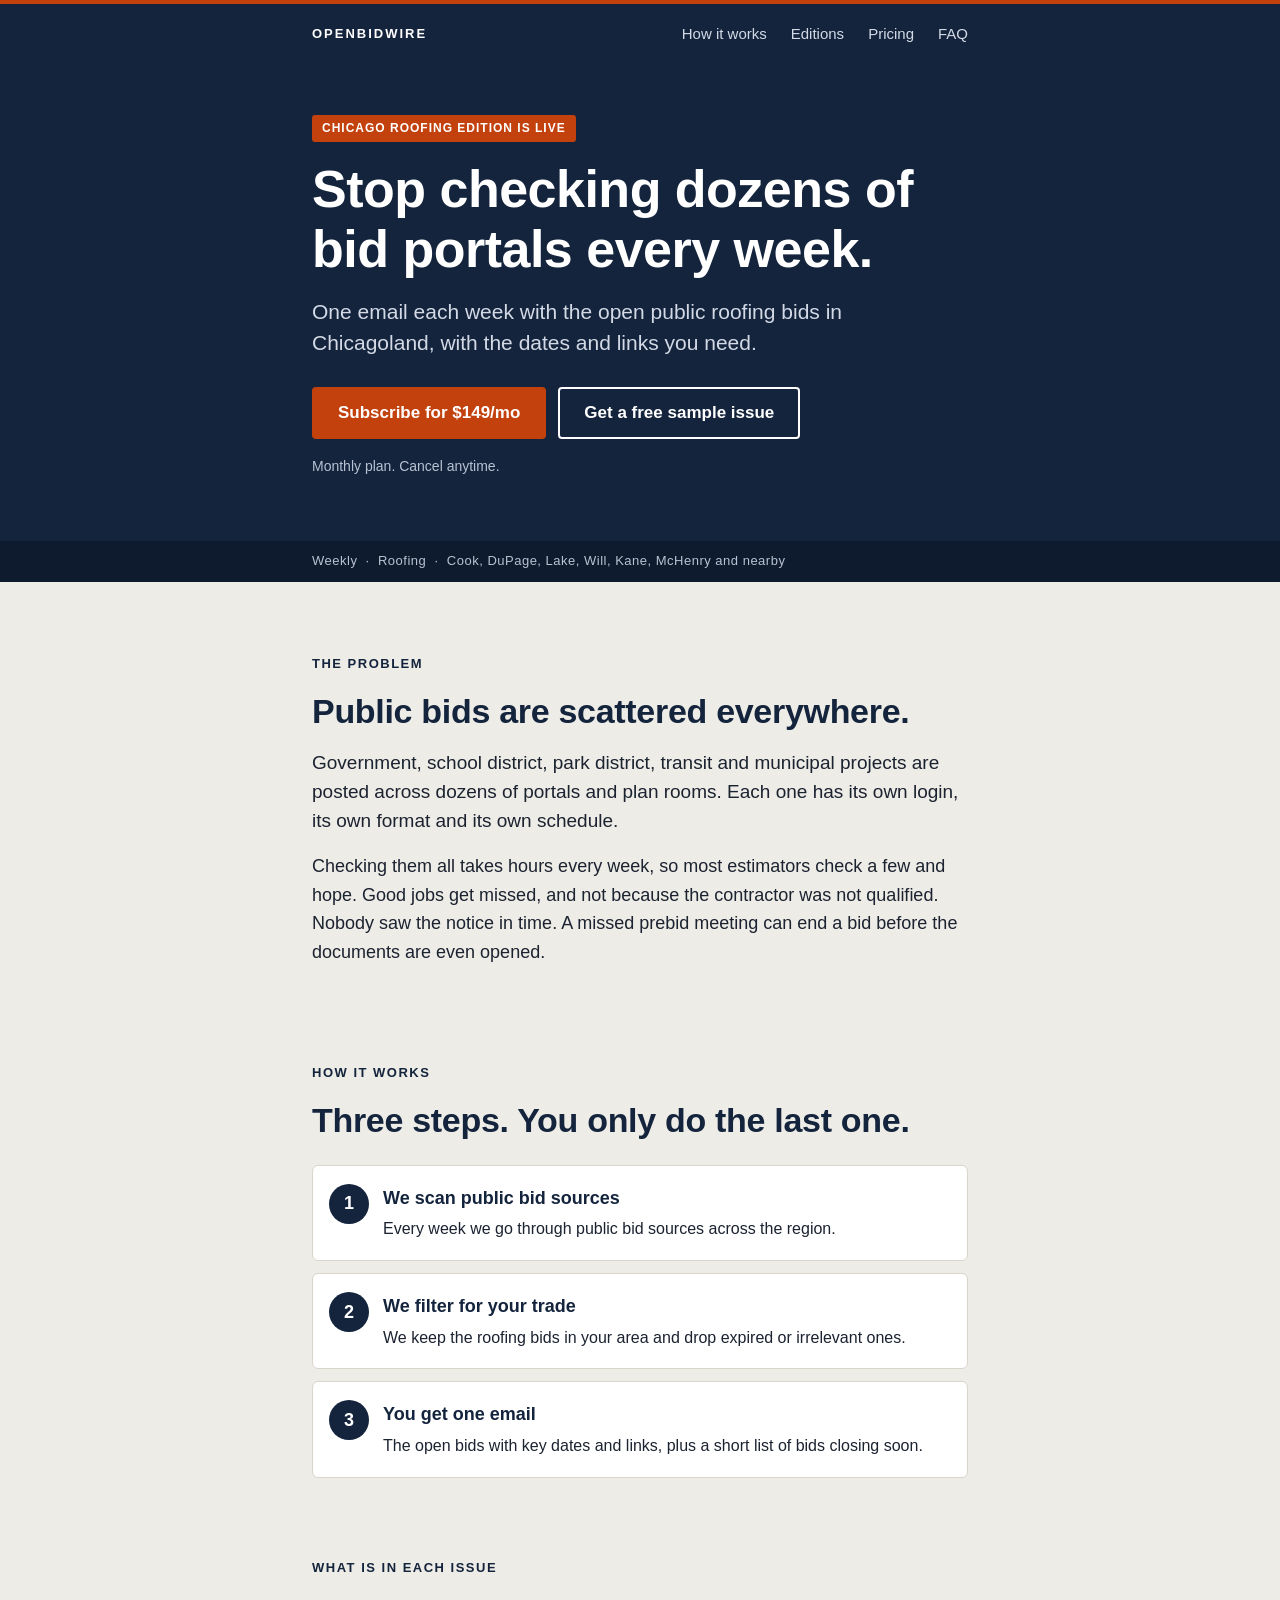
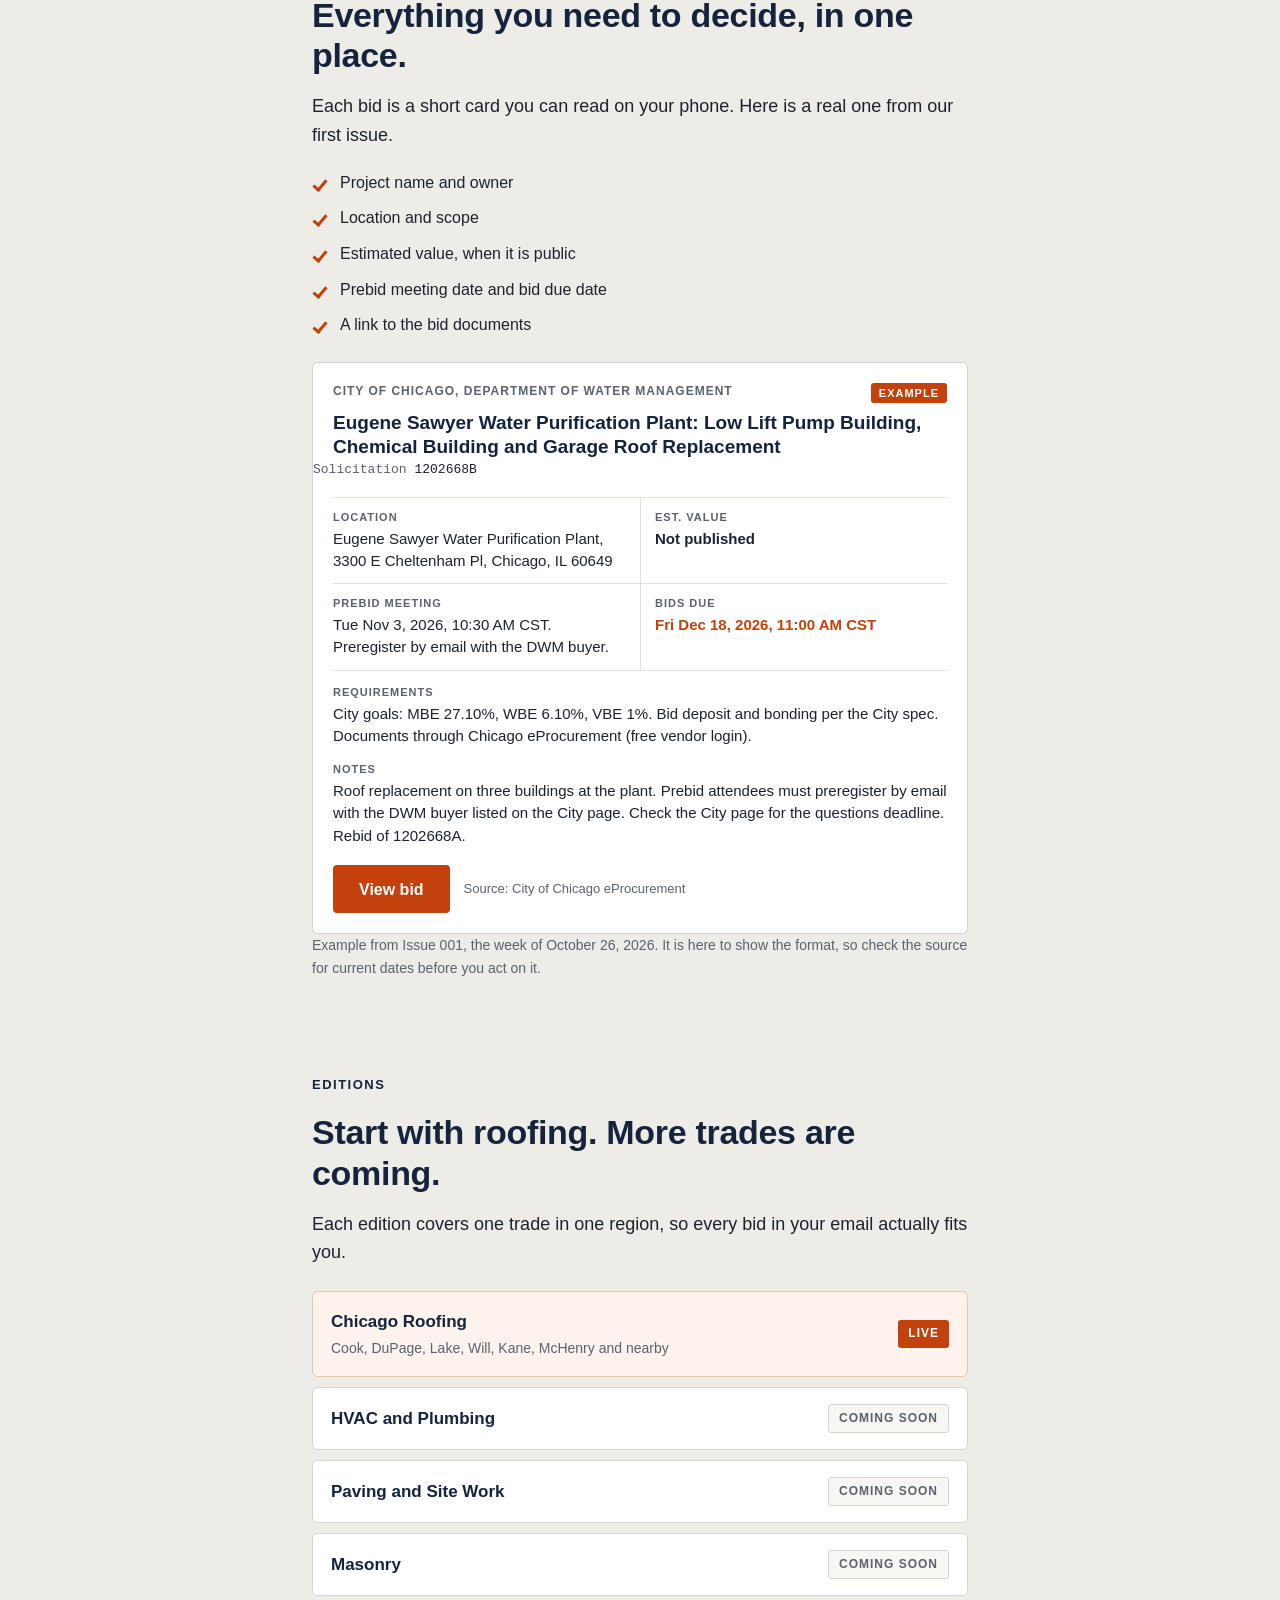
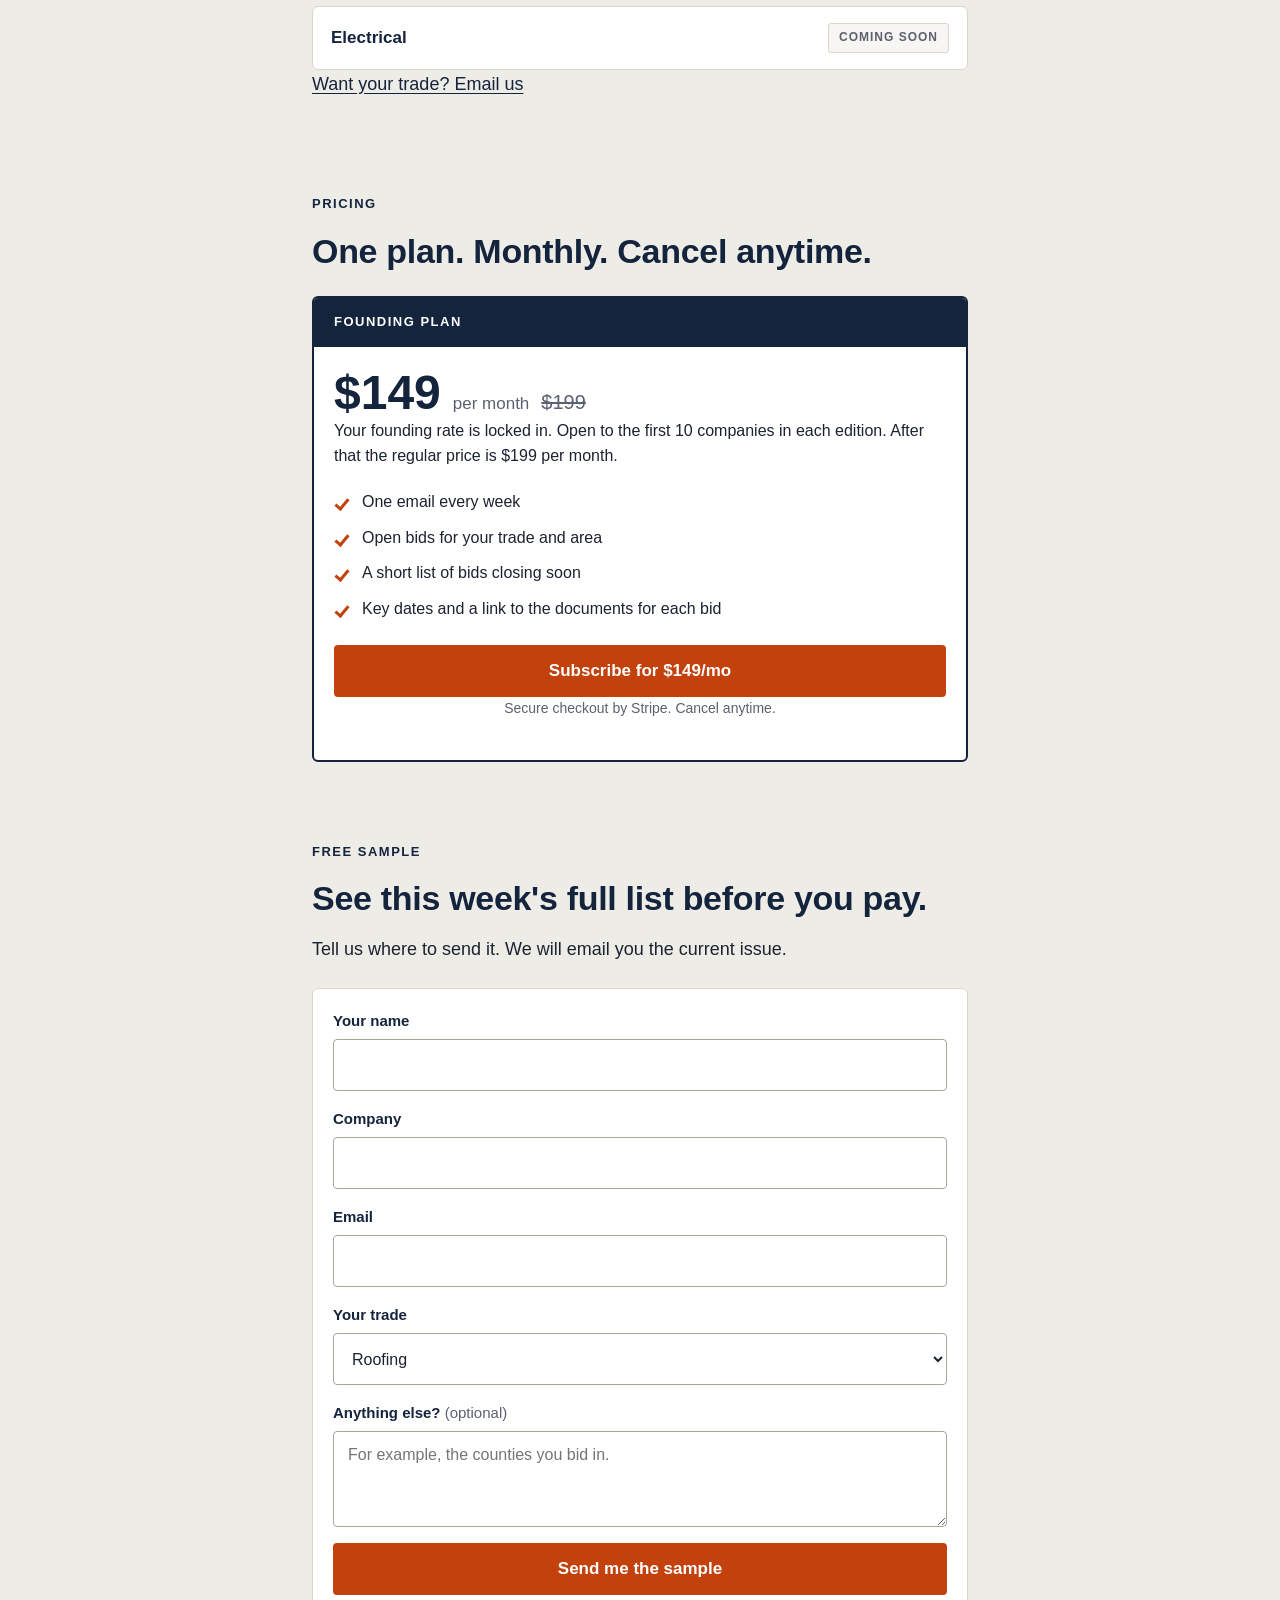
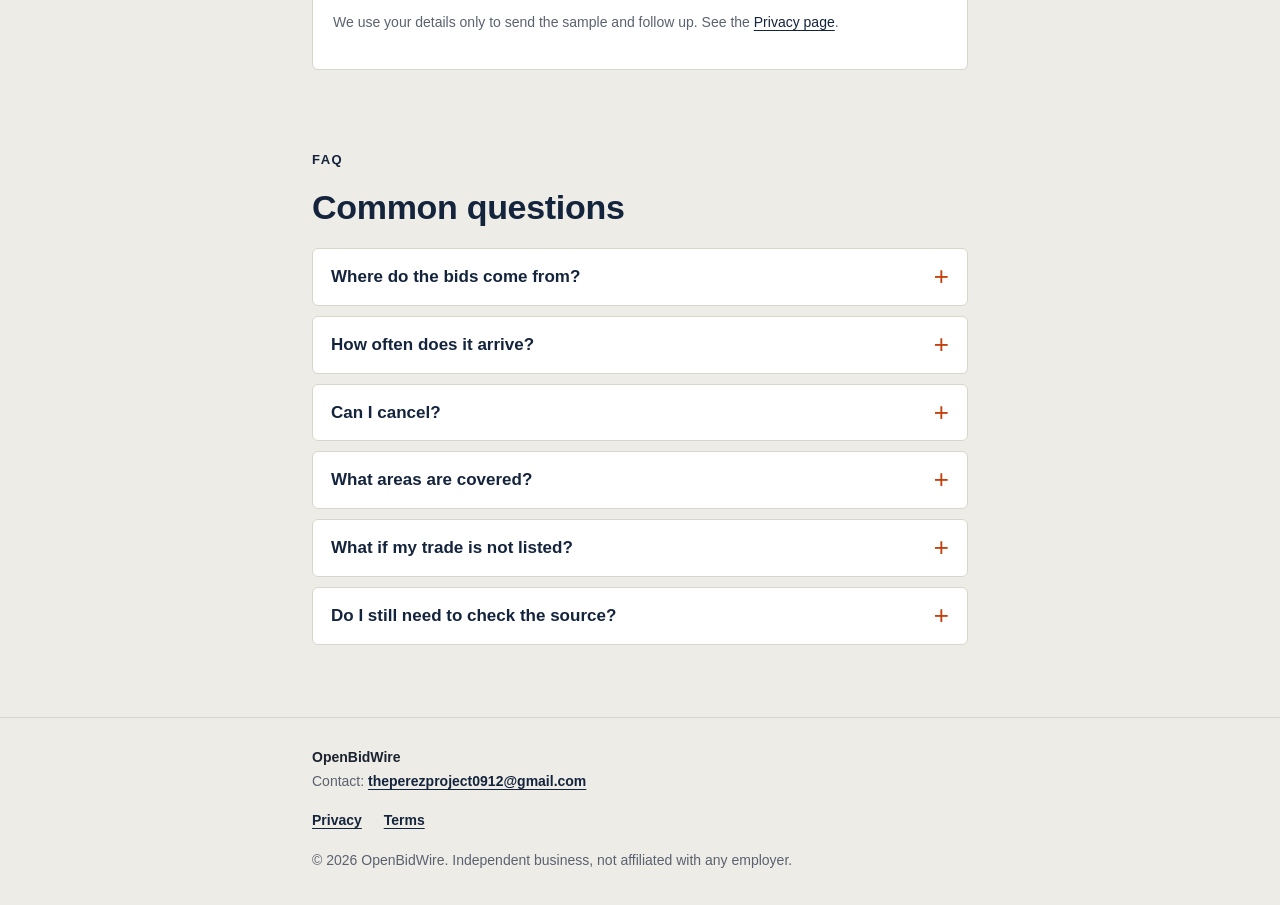
==== index.html @ 1dc17966 "Add OpenBidWire marketing site Static, mobile first site for GitHub Pages: single page with hero, pr" ====
<!DOCTYPE html>
<html lang="en">
<head>
<meta charset="utf-8">
<meta name="viewport" content="width=device-width, initial-scale=1">
<title>OpenBidWire | Weekly public roofing bids in Chicagoland</title>
<meta name="description" content="One email every week with the open public roofing bids in Chicagoland. Project, owner, location, scope, key dates and a link to the bid documents.">
<meta name="theme-color" content="#14243D">
<link rel="canonical" href="https://edperez0.github.io/OpenBidWire/">

<meta property="og:type" content="website">
<meta property="og:site_name" content="OpenBidWire">
<meta property="og:title" content="OpenBidWire | Stop checking dozens of bid portals every week">
<meta property="og:description" content="One email every week with the open public roofing bids in Chicagoland, with the dates and links you need.">
<meta property="og:url" content="https://edperez0.github.io/OpenBidWire/">
<meta property="og:image" content="https://edperez0.github.io/OpenBidWire/og.png">
<meta property="og:image:width" content="1200">
<meta property="og:image:height" content="630">
<meta property="og:image:alt" content="OpenBidWire. Weekly public roofing bids in Chicagoland.">
<meta name="twitter:card" content="summary_large_image">
<meta name="twitter:title" content="OpenBidWire | Stop checking dozens of bid portals every week">
<meta name="twitter:description" content="One email every week with the open public roofing bids in Chicagoland, with the dates and links you need.">
<meta name="twitter:image" content="https://edperez0.github.io/OpenBidWire/og.png">

<link rel="icon" href="favicon.svg" type="image/svg+xml">
<link rel="apple-touch-icon" href="apple-touch-icon.png">
<link rel="stylesheet" href="styles.css">
</head>
<body>
<a class="skip-link" href="#main">Skip to content</a>

<header class="site-header">
  <div class="wrap">
    <a class="brand" href="#top" aria-label="OpenBidWire home">OpenBidWire</a>
    <nav class="site-nav" aria-label="Main">
      <a href="#how">How it works</a>
      <a href="#editions">Editions</a>
      <a href="#pricing">Pricing</a>
      <a href="#faq">FAQ</a>
    </nav>
    <a class="header-link" href="#sample">Free sample</a>
  </div>
</header>

<main id="main">
  <section class="hero" id="top">
    <div class="wrap">
      <p class="eyebrow">Chicago Roofing edition is live</p>
      <h1>Stop checking dozens of bid portals every week.</h1>
      <p class="subhead">One email each week with the open public roofing bids in Chicagoland, with the dates and links you need.</p>
      <div class="btn-row">
        <a class="btn" href="https://buy.stripe.com/14AdRa1mv3Zy5Ey1Ix3VC01" rel="noopener">Subscribe for $149/mo</a>
        <a class="btn btn-secondary" href="#sample">Get a free sample issue</a>
      </div>
      <p class="hero-note">Monthly plan. Cancel anytime.</p>
    </div>
  </section>
  <div class="hero-strip">
    <div class="wrap">Weekly &nbsp;&middot;&nbsp; Roofing &nbsp;&middot;&nbsp; Cook, DuPage, Lake, Will, Kane, McHenry and nearby</div>
  </div>

  <section class="section" id="problem">
    <div class="wrap">
      <p class="kicker">The problem</p>
      <h2>Public bids are scattered everywhere.</h2>
      <p class="lead">Government, school district, park district, transit and municipal projects are posted across dozens of portals and plan rooms. Each one has its own login, its own format and its own schedule.</p>
      <p>Checking them all takes hours every week, so most estimators check a few and hope. Good jobs get missed, and not because the contractor was not qualified. Nobody saw the notice in time. A missed prebid meeting can end a bid before the documents are even opened.</p>
    </div>
  </section>

  <section class="section" id="how">
    <div class="wrap">
      <p class="kicker">How it works</p>
      <h2>Three steps. You only do the last one.</h2>
      <ol class="steps">
        <li>
          <span class="step-num" aria-hidden="true">1</span>
          <div>
            <h3>We scan public bid sources</h3>
            <p>Every week we go through public bid sources across the region.</p>
          </div>
        </li>
        <li>
          <span class="step-num" aria-hidden="true">2</span>
          <div>
            <h3>We filter for your trade</h3>
            <p>We keep the roofing bids in your area and drop expired or irrelevant ones.</p>
          </div>
        </li>
        <li>
          <span class="step-num" aria-hidden="true">3</span>
          <div>
            <h3>You get one email</h3>
            <p>The open bids with key dates and links, plus a short list of bids closing soon.</p>
          </div>
        </li>
      </ol>
    </div>
  </section>

  <section class="section" id="issue">
    <div class="wrap">
      <p class="kicker">What is in each issue</p>
      <h2>Everything you need to decide, in one place.</h2>
      <p>Each bid is a short card you can read on your phone. Here is a real one from our first issue.</p>
      <ul class="checks">
        <li>Project name and owner</li>
        <li>Location and scope</li>
        <li>Estimated value, when it is public</li>
        <li>Prebid meeting date and bid due date</li>
        <li>A link to the bid documents</li>
      </ul>

      <article class="bid" aria-label="Example bid card">
        <div class="bid-top">
          <div class="bid-agency">City of Chicago, Department of Water Management</div>
          <span class="badge">Example</span>
        </div>
        <h3>Eugene Sawyer Water Purification Plant: Low Lift Pump Building, Chemical Building and Garage Roof Replacement</h3>
        <p class="bid-id">Solicitation <span>1202668B</span></p>
        <div class="bid-grid">
          <div class="bid-cell">
            <div class="label">Location</div>
            <div class="value">Eugene Sawyer Water Purification Plant, 3300 E Cheltenham Pl, Chicago, IL 60649</div>
          </div>
          <div class="bid-cell">
            <div class="label">Est. value</div>
            <div class="value strong">Not published</div>
          </div>
          <div class="bid-cell">
            <div class="label">Prebid meeting</div>
            <div class="value">Tue Nov 3, 2026, 10:30 AM CST. Preregister by email with the DWM buyer.</div>
          </div>
          <div class="bid-cell">
            <div class="label">Bids due</div>
            <div class="value due">Fri Dec 18, 2026, 11:00 AM CST</div>
          </div>
        </div>
        <div class="bid-block">
          <div class="label">Requirements</div>
          <div class="value">City goals: MBE 27.10%, WBE 6.10%, VBE 1%. Bid deposit and bonding per the City spec. Documents through Chicago eProcurement (free vendor login).</div>
        </div>
        <div class="bid-block">
          <div class="label">Notes</div>
          <div class="value">Roof replacement on three buildings at the plant. Prebid attendees must preregister by email with the DWM buyer listed on the City page. Check the City page for the questions deadline. Rebid of 1202668A.</div>
        </div>
        <div class="bid-foot">
          <a class="btn" href="https://webapps1.chicago.gov/vcsearch/city/solicitationdetails/-78343eprocurement" target="_blank" rel="noopener noreferrer">View bid</a>
          <span class="bid-source">Source: City of Chicago eProcurement</span>
        </div>
      </article>
      <p class="example-note">Example from Issue 001, the week of October 26, 2026. It is here to show the format, so check the source for current dates before you act on it.</p>
    </div>
  </section>

  <section class="section" id="editions">
    <div class="wrap">
      <p class="kicker">Editions</p>
      <h2>Start with roofing. More trades are coming.</h2>
      <p>Each edition covers one trade in one region, so every bid in your email actually fits you.</p>
      <ul class="editions">
        <li class="edition live">
          <div>
            <strong>Chicago Roofing</strong>
            <small>Cook, DuPage, Lake, Will, Kane, McHenry and nearby</small>
          </div>
          <span class="status live">Live</span>
        </li>
        <li class="edition">
          <div><strong>HVAC and Plumbing</strong></div>
          <span class="status soon">Coming soon</span>
        </li>
        <li class="edition">
          <div><strong>Paving and Site Work</strong></div>
          <span class="status soon">Coming soon</span>
        </li>
        <li class="edition">
          <div><strong>Masonry</strong></div>
          <span class="status soon">Coming soon</span>
        </li>
        <li class="edition">
          <div><strong>Electrical</strong></div>
          <span class="status soon">Coming soon</span>
        </li>
      </ul>
      <p class="editions-cta"><a href="mailto:theperezproject0912@gmail.com?subject=OpenBidWire%20edition%20request">Want your trade? Email us</a></p>
    </div>
  </section>

  <section class="section" id="pricing">
    <div class="wrap">
      <p class="kicker">Pricing</p>
      <h2>One plan. Monthly. Cancel anytime.</h2>
      <div class="price-card">
        <div class="price-head">Founding plan</div>
        <div class="price-body">
          <div class="price-line">
            <span class="price-now">$149</span>
            <span class="price-per">per month</span>
            <span class="price-was" aria-hidden="true">$199</span>
            <span class="visually-hidden">Regular price is $199 per month.</span>
          </div>
          <p class="price-sub">Your founding rate is locked in. Open to the first 10 companies in each edition. After that the regular price is $199 per month.</p>
          <ul class="checks">
            <li>One email every week</li>
            <li>Open bids for your trade and area</li>
            <li>A short list of bids closing soon</li>
            <li>Key dates and a link to the documents for each bid</li>
          </ul>
          <a class="btn btn-block" href="https://buy.stripe.com/14AdRa1mv3Zy5Ey1Ix3VC01" rel="noopener">Subscribe for $149/mo</a>
          <p class="price-fine">Secure checkout by Stripe. Cancel anytime.</p>
        </div>
      </div>
    </div>
  </section>

  <section class="section" id="sample">
    <div class="wrap">
      <p class="kicker">Free sample</p>
      <h2>See this week's full list before you pay.</h2>
      <p>Tell us where to send it. We will email you the current issue.</p>
      <div class="card form-card">
        <form id="sample-form" action="https://formspree.io/f/YOUR_FORM_ID" method="POST">
          <input type="hidden" name="request_type" value="free_sample">
          <input type="hidden" name="_subject" value="OpenBidWire free sample request">
          <div class="trap" aria-hidden="true">
            <label for="website">Leave this field empty</label>
            <input type="text" id="website" name="_gotcha" tabindex="-1" autocomplete="off">
          </div>
          <div class="field">
            <label for="name">Your name</label>
            <input type="text" id="name" name="name" autocomplete="name" maxlength="100" required>
          </div>
          <div class="field">
            <label for="company">Company</label>
            <input type="text" id="company" name="company" autocomplete="organization" maxlength="120">
          </div>
          <div class="field">
            <label for="email">Email</label>
            <input type="email" id="email" name="email" autocomplete="email" inputmode="email" required>
          </div>
          <div class="field">
            <label for="trade">Your trade</label>
            <select id="trade" name="trade">
              <option value="Roofing">Roofing</option>
              <option value="HVAC and Plumbing">HVAC and Plumbing</option>
              <option value="Paving and Site Work">Paving and Site Work</option>
              <option value="Masonry">Masonry</option>
              <option value="Electrical">Electrical</option>
              <option value="Other">Other</option>
            </select>
          </div>
          <div class="field">
            <label for="message">Anything else? <span class="optional">(optional)</span></label>
            <textarea id="message" name="message" maxlength="2000" placeholder="For example, the counties you bid in."></textarea>
          </div>
          <button class="btn btn-block" type="submit">Send me the sample</button>
          <p class="form-status" id="form-status" role="status" aria-live="polite"></p>
          <p class="form-fine">We use your details only to send the sample and follow up. See the <a href="privacy.html">Privacy page</a>.</p>
        </form>
      </div>
    </div>
  </section>

  <section class="section" id="faq">
    <div class="wrap">
      <p class="kicker">FAQ</p>
      <h2>Common questions</h2>
      <div class="faq">
        <details>
          <summary>Where do the bids come from?</summary>
          <div class="answer"><p>From public postings by government, school district, park district, transit and municipal owners, and from the portals and plan rooms that publish them. Every bid links back to its source.</p></div>
        </details>
        <details>
          <summary>How often does it arrive?</summary>
          <div class="answer"><p>Once a week, by email.</p></div>
        </details>
        <details>
          <summary>Can I cancel?</summary>
          <div class="answer"><p>Yes, anytime. The plan is monthly and there is no contract.</p></div>
        </details>
        <details>
          <summary>What areas are covered?</summary>
          <div class="answer"><p>The Chicago Roofing edition covers Cook, DuPage, Lake, Will, Kane and McHenry counties and nearby.</p></div>
        </details>
        <details>
          <summary>What if my trade is not listed?</summary>
          <div class="answer"><p>Tell us. We are testing HVAC and Plumbing, Paving and Site Work, Masonry and Electrical next, and we add trades based on what contractors ask for. <a href="mailto:theperezproject0912@gmail.com?subject=OpenBidWire%20edition%20request">Email us</a> and say what you bid.</p></div>
        </details>
        <details>
          <summary>Do I still need to check the source?</summary>
          <div class="answer"><p>Yes. Bid details are summarized from public postings. Confirm dates, addenda and requirements on the source page before you bid.</p></div>
        </details>
      </div>
    </div>
  </section>
</main>

<footer class="site-footer">
  <div class="wrap">
    <div><strong>OpenBidWire</strong></div>
    <div>Contact: <a href="mailto:theperezproject0912@gmail.com">theperezproject0912@gmail.com</a></div>
    <div class="footer-links">
      <a href="privacy.html">Privacy</a>
      <a href="terms.html">Terms</a>
    </div>
    <div>&copy; <span id="year">2026</span> OpenBidWire. Independent business, not affiliated with any employer.</div>
  </div>
</footer>

<div class="sticky-cta">
  <a class="btn btn-secondary" href="#sample">Free sample</a>
  <a class="btn" href="https://buy.stripe.com/14AdRa1mv3Zy5Ey1Ix3VC01" rel="noopener">Subscribe $149/mo</a>
</div>

<script src="script.js" defer></script>
</body>
</html>
---- styles.css ----
/* ==========================================================================
   OpenBidWire
   BRAND CONFIG: every color and font lives in this block.
   Values match the email template (brief.html and bid_card.html).
   Change them here and the whole site follows.
   ========================================================================== */
:root {
  /* Colors */
  --navy: #14243D;          /* header, hero, headings */
  --navy-deep: #0E1A2E;     /* strip under the hero */
  --accent: #C2410C;        /* the one accent color: buttons, due dates, badges */
  --accent-dark: #9A3412;   /* button hover */
  --accent-tint: #FDF3EC;   /* soft accent background */
  --accent-tint-border: #EBC3A6;
  --page: #EEECE6;          /* page background */
  --card: #FFFFFF;          /* card background */
  --chip: #F7F6F2;         /* light panels */
  --line: #D9D5CA;          /* card borders */
  --line-soft: #E4E1D8;     /* inner dividers */
  --ink: #1B2230;           /* body text */
  --muted: #5A6170;         /* labels, small text */
  --on-navy: #D3DAE6;       /* body text on navy */
  --on-navy-muted: #B8C2D3;

  /* Fonts */
  --font-sans: -apple-system, BlinkMacSystemFont, "Segoe UI", Roboto, Helvetica, Arial, sans-serif;
  --font-mono: ui-monospace, SFMono-Regular, Menlo, Consolas, "Liberation Mono", monospace;

  /* Layout */
  --radius: 6px;
  --column: 720px;
}

/* ==========================================================================
   Base (mobile first)
   ========================================================================== */
*, *::before, *::after { box-sizing: border-box; }

html {
  scroll-behavior: smooth;
  -webkit-text-size-adjust: 100%;
}
@media (prefers-reduced-motion: reduce) {
  html { scroll-behavior: auto; }
}

body {
  margin: 0;
  padding-bottom: 76px; /* room for the sticky bar on phones */
  background: var(--page);
  color: var(--ink);
  font-family: var(--font-sans);
  font-size: 17px;
  line-height: 1.6;
}

img, svg { max-width: 100%; height: auto; }

a { color: var(--navy); text-underline-offset: 3px; }
a:hover { color: var(--accent); }

:focus-visible {
  outline: 3px solid var(--accent);
  outline-offset: 3px;
  border-radius: 2px;
}

.skip-link {
  position: absolute;
  left: 8px;
  top: -60px;
  z-index: 100;
  padding: 10px 14px;
  background: var(--card);
  color: var(--navy);
  font-weight: 700;
}
.skip-link:focus { top: 8px; }

.visually-hidden {
  position: absolute;
  width: 1px;
  height: 1px;
  margin: -1px;
  padding: 0;
  overflow: hidden;
  clip: rect(0, 0, 0, 0);
  white-space: nowrap;
  border: 0;
}

.wrap {
  width: 100%;
  max-width: var(--column);
  margin: 0 auto;
  padding: 0 20px;
}

/* ==========================================================================
   Header and hero
   ========================================================================== */
.site-header {
  background: var(--navy);
  border-top: 4px solid var(--accent);
}
.site-header .wrap {
  display: flex;
  align-items: center;
  justify-content: space-between;
  gap: 16px;
  min-height: 60px;
}
.brand {
  color: #FFFFFF;
  font-size: 13px;
  font-weight: 700;
  letter-spacing: 2px;
  text-transform: uppercase;
  text-decoration: none;
}
.brand:hover { color: #FFFFFF; }
.site-nav { display: none; }
.site-nav a,
.header-link {
  color: var(--on-navy);
  font-size: 15px;
  text-decoration: none;
}
.site-nav a:hover,
.header-link:hover { color: #FFFFFF; text-decoration: underline; }
.header-link { font-weight: 600; padding: 12px 0; }

.hero {
  background: var(--navy);
  color: #FFFFFF;
  padding: 24px 0 44px;
}
.eyebrow {
  display: inline-block;
  margin: 0 0 18px;
  padding: 4px 10px;
  background: var(--accent);
  border-radius: 3px;
  color: #FFFFFF;
  font-size: 12px;
  font-weight: 700;
  letter-spacing: 1px;
  text-transform: uppercase;
}
.hero h1 {
  margin: 0;
  font-size: 36px;
  line-height: 1.15;
  font-weight: 700;
  letter-spacing: -0.5px;
}
.hero .subhead {
  margin: 16px 0 28px;
  color: var(--on-navy);
  font-size: 19px;
  line-height: 1.5;
}
.hero-note {
  margin: 16px 0 0;
  color: var(--on-navy-muted);
  font-size: 14px;
}
.hero-strip {
  background: var(--navy-deep);
  padding: 10px 0;
  color: var(--on-navy-muted);
  font-size: 13px;
  letter-spacing: 0.5px;
}

/* ==========================================================================
   Buttons
   ========================================================================== */
.btn-row {
  display: flex;
  flex-direction: column;
  gap: 12px;
}
.btn {
  display: inline-flex;
  align-items: center;
  justify-content: center;
  min-height: 52px;
  padding: 12px 24px;
  border: 2px solid var(--accent);
  border-radius: 4px;
  background: var(--accent);
  color: #FFFFFF;
  font-family: inherit;
  font-size: 17px;
  font-weight: 700;
  line-height: 1.2;
  text-align: center;
  text-decoration: none;
  cursor: pointer;
}
.btn:hover {
  background: var(--accent-dark);
  border-color: var(--accent-dark);
  color: #FFFFFF;
}
.btn-secondary {
  background: transparent;
  border-color: #FFFFFF;
  color: #FFFFFF;
}
.btn-secondary:hover {
  background: #FFFFFF;
  border-color: #FFFFFF;
  color: var(--navy);
}
.btn-block { width: 100%; }

/* ==========================================================================
   Sections
   ========================================================================== */
.section { padding: 48px 0 8px; scroll-margin-top: 8px; }
.section:last-of-type { padding-bottom: 48px; }

.kicker {
  margin: 0 0 8px;
  color: var(--navy);
  font-size: 13px;
  font-weight: 700;
  letter-spacing: 1.5px;
  text-transform: uppercase;
}
.section h2 {
  margin: 0 0 16px;
  color: var(--navy);
  font-size: 28px;
  line-height: 1.2;
  letter-spacing: -0.3px;
}
.section p { margin: 0 0 16px; }
.lead { font-size: 19px; line-height: 1.55; }

.card {
  background: var(--card);
  border: 1px solid var(--line);
  border-radius: var(--radius);
  padding: 20px;
}

/* Steps */
.steps {
  list-style: none;
  margin: 24px 0 0;
  padding: 0;
  display: grid;
  gap: 12px;
}
.steps li {
  display: grid;
  grid-template-columns: 40px 1fr;
  gap: 14px;
  align-items: start;
  background: var(--card);
  border: 1px solid var(--line);
  border-radius: var(--radius);
  padding: 18px 18px 18px 16px;
}
.step-num {
  display: flex;
  align-items: center;
  justify-content: center;
  width: 40px;
  height: 40px;
  border-radius: 50%;
  background: var(--navy);
  color: #FFFFFF;
  font-weight: 700;
}
.steps h3 { margin: 0 0 4px; color: var(--navy); font-size: 18px; }
.steps p { margin: 0; color: var(--ink); font-size: 16px; }

/* Checklist */
.checks {
  list-style: none;
  margin: 20px 0 0;
  padding: 0;
  display: grid;
  gap: 10px;
}
.checks li {
  position: relative;
  padding-left: 28px;
  font-size: 16px;
}
.checks li::before {
  content: "";
  position: absolute;
  left: 4px;
  top: 7px;
  width: 8px;
  height: 14px;
  border: solid var(--accent);
  border-width: 0 3px 3px 0;
  transform: rotate(40deg);
}

/* ==========================================================================
   Example bid card (mirrors bid_card.html in the email)
   ========================================================================== */
.bid {
  margin-top: 24px;
  background: var(--card);
  border: 1px solid var(--line);
  border-radius: var(--radius);
  overflow: hidden;
}
.bid-top {
  display: flex;
  align-items: flex-start;
  justify-content: space-between;
  gap: 10px;
  padding: 20px 20px 0;
}
.bid-agency {
  color: var(--muted);
  font-size: 12px;
  font-weight: 700;
  letter-spacing: 1px;
  line-height: 1.4;
  text-transform: uppercase;
}
.badge {
  flex: none;
  padding: 3px 8px;
  background: var(--accent);
  border-radius: 3px;
  color: #FFFFFF;
  font-size: 11px;
  font-weight: 700;
  letter-spacing: 1px;
  line-height: 14px;
  text-transform: uppercase;
}
.bid h3 {
  margin: 8px 20px 0;
  color: var(--navy);
  font-size: 19px;
  line-height: 1.3;
}
.bid-id {
  margin: 6px 20px 0;
  color: var(--muted);
  font-family: var(--font-mono);
  font-size: 13px;
}
.bid-id span { color: var(--ink); }
.bid-grid {
  display: grid;
  grid-template-columns: 1fr;
  margin: 16px 20px 0;
  border-top: 1px solid var(--line-soft);
}
.bid-cell {
  padding: 12px 0;
  border-bottom: 1px solid var(--line-soft);
}
.label {
  color: var(--muted);
  font-size: 11px;
  font-weight: 700;
  letter-spacing: 1px;
  line-height: 14px;
  text-transform: uppercase;
}
.value { padding-top: 4px; font-size: 15px; line-height: 1.45; }
.value.due { color: var(--accent); font-weight: 700; }
.value.strong { font-weight: 600; }
.bid-block { padding: 14px 20px 0; }
.bid-block .value { line-height: 1.5; }
.bid-foot {
  display: flex;
  flex-direction: column;
  align-items: flex-start;
  gap: 10px;
  padding: 18px 20px 20px;
}
.bid-foot .btn { min-height: 48px; font-size: 16px; }
.bid-source { color: var(--muted); font-size: 13px; }
.example-note {
  margin: 12px 0 0;
  color: var(--muted);
  font-size: 14px;
}

/* ==========================================================================
   Editions
   ========================================================================== */
.editions {
  list-style: none;
  margin: 24px 0 0;
  padding: 0;
  display: grid;
  gap: 10px;
}
.edition {
  display: flex;
  align-items: center;
  justify-content: space-between;
  gap: 12px;
  background: var(--card);
  border: 1px solid var(--line);
  border-radius: var(--radius);
  padding: 16px 18px;
}
.edition.live {
  background: var(--accent-tint);
  border-color: var(--accent-tint-border);
}
.edition strong { display: block; color: var(--navy); font-size: 17px; }
.edition small { display: block; margin-top: 2px; color: var(--muted); font-size: 14px; }
.status {
  flex: none;
  padding: 4px 10px;
  border-radius: 3px;
  font-size: 12px;
  font-weight: 700;
  letter-spacing: 1px;
  text-transform: uppercase;
}
.status.live { background: var(--accent); color: #FFFFFF; }
.status.soon { border: 1px solid var(--line); background: var(--chip); color: var(--muted); }
.editions-cta { margin-top: 20px; }

/* ==========================================================================
   Pricing
   ========================================================================== */
.price-card {
  margin-top: 24px;
  border: 2px solid var(--navy);
  border-radius: var(--radius);
  background: var(--card);
  overflow: hidden;
}
.price-head {
  background: var(--navy);
  padding: 14px 20px;
  color: #FFFFFF;
  font-size: 13px;
  font-weight: 700;
  letter-spacing: 1.5px;
  text-transform: uppercase;
}
.price-body { padding: 22px 20px 24px; }
.price-line {
  display: flex;
  flex-wrap: wrap;
  align-items: baseline;
  gap: 4px 12px;
}
.price-now { color: var(--navy); font-size: 48px; font-weight: 700; line-height: 1; }
.price-per { color: var(--muted); font-size: 17px; }
.price-was { color: var(--muted); font-size: 20px; text-decoration: line-through; }
.price-sub { margin: 10px 0 0; font-size: 16px; }
.price-card .checks { margin-bottom: 24px; }
.price-fine { margin: 14px 0 0; color: var(--muted); font-size: 14px; text-align: center; }

/* ==========================================================================
   Form
   ========================================================================== */
.form-card { margin-top: 24px; }
.field { margin-bottom: 16px; }
.field label {
  display: block;
  margin-bottom: 6px;
  color: var(--navy);
  font-size: 15px;
  font-weight: 700;
}
.field .optional { color: var(--muted); font-weight: 400; }
.field input,
.field select,
.field textarea {
  display: block;
  width: 100%;
  min-height: 52px;
  padding: 12px 14px;
  border: 1px solid #A9A59A;
  border-radius: 4px;
  background: #FFFFFF;
  color: var(--ink);
  font-family: inherit;
  font-size: 16px; /* 16px stops iPhone from zooming on focus */
  line-height: 1.4;
}
.field textarea { min-height: 96px; resize: vertical; }
.field input:focus,
.field select:focus,
.field textarea:focus {
  outline: 3px solid var(--accent);
  outline-offset: 1px;
  border-color: var(--accent);
}
.trap { position: absolute; left: -9999px; width: 1px; height: 1px; overflow: hidden; }
.form-status { margin: 14px 0 0; font-size: 16px; }
.form-status.ok {
  padding: 14px 16px;
  background: var(--accent-tint);
  border: 1px solid var(--accent-tint-border);
  border-radius: 4px;
  color: var(--ink);
  font-weight: 600;
}
.form-status.err { color: #9B1C1C; font-weight: 600; }
.form-fine { margin: 14px 0 0; color: var(--muted); font-size: 14px; }

/* ==========================================================================
   FAQ
   ========================================================================== */
.faq { margin-top: 20px; display: grid; gap: 10px; }
.faq details {
  background: var(--card);
  border: 1px solid var(--line);
  border-radius: var(--radius);
}
.faq summary {
  position: relative;
  padding: 16px 48px 16px 18px;
  color: var(--navy);
  font-size: 17px;
  font-weight: 700;
  line-height: 1.4;
  list-style: none;
  cursor: pointer;
}
.faq summary::-webkit-details-marker { display: none; }
.faq summary::after {
  content: "+";
  position: absolute;
  right: 18px;
  top: 12px;
  color: var(--accent);
  font-size: 26px;
  font-weight: 400;
  line-height: 1.2;
}
.faq details[open] summary::after { content: "\2212"; }
.faq .answer { padding: 0 18px 16px; font-size: 16px; }
.faq .answer p { margin: 0; }

/* ==========================================================================
   Footer
   ========================================================================== */
.site-footer {
  margin-top: 24px;
  padding: 28px 0 32px;
  border-top: 1px solid var(--line);
  color: var(--muted);
  font-size: 14px;
  line-height: 1.7;
}
.site-footer strong { color: var(--ink); }
.site-footer a { color: var(--navy); font-weight: 600; }
.footer-links { margin: 10px 0; }
.footer-links a { display: inline-block; margin-right: 18px; padding: 6px 0; }

/* ==========================================================================
   Sticky bar for phones
   ========================================================================== */
.sticky-cta {
  position: fixed;
  left: 0;
  right: 0;
  bottom: 0;
  z-index: 50;
  display: flex;
  gap: 8px;
  padding: 10px 12px calc(10px + env(safe-area-inset-bottom));
  background: var(--navy);
  border-top: 3px solid var(--accent);
}
.sticky-cta .btn {
  flex: 1;
  min-height: 48px;
  padding: 10px 8px;
  font-size: 15px;
}

/* ==========================================================================
   Legal pages
   ========================================================================== */
.legal { padding: 36px 0 24px; }
.legal h1 { margin: 0 0 6px; color: var(--navy); font-size: 32px; line-height: 1.2; }
.legal .updated { margin: 0 0 24px; color: var(--muted); font-size: 14px; }
.legal h2 { margin: 28px 0 8px; color: var(--navy); font-size: 20px; }
.legal p, .legal li { font-size: 16px; }
.legal ul { padding-left: 22px; }
body.legal-page { padding-bottom: 0; }

/* ==========================================================================
   Larger screens
   ========================================================================== */
@media (min-width: 760px) {
  body { padding-bottom: 0; font-size: 18px; }
  .wrap { padding: 0 32px; }
  .site-nav { display: flex; gap: 24px; }
  .header-link { display: none; }
  .hero { padding: 48px 0 64px; }
  .hero h1 { font-size: 52px; }
  .hero .subhead { font-size: 21px; max-width: 34em; }
  .btn-row { flex-direction: row; }
  .section { padding-top: 72px; }
  .section h2 { font-size: 34px; }
  .bid-grid { grid-template-columns: 1fr 1fr; }
  .bid-cell:nth-child(odd) { padding-right: 14px; }
  .bid-cell:nth-child(even) { padding-left: 14px; border-left: 1px solid var(--line-soft); }
  .bid-foot { flex-direction: row; align-items: center; gap: 14px; }
  .sticky-cta { display: none; }
}
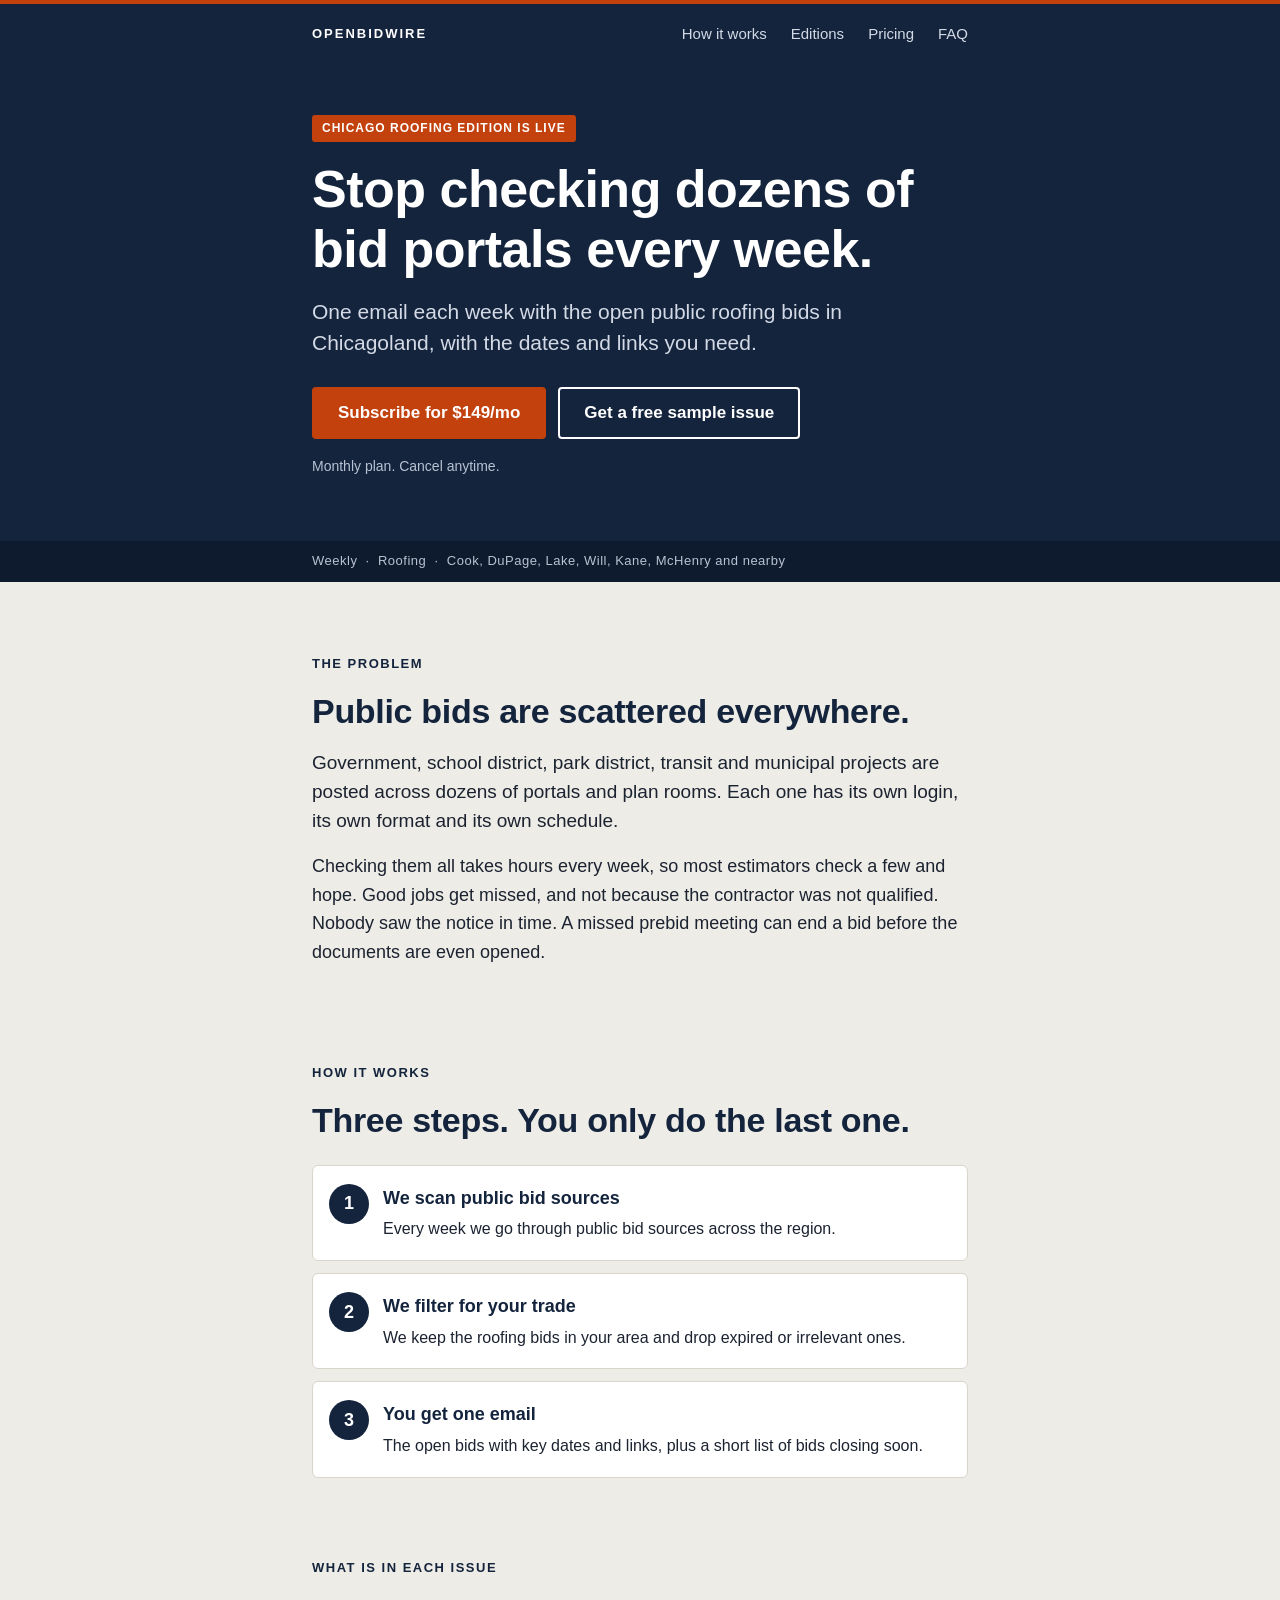
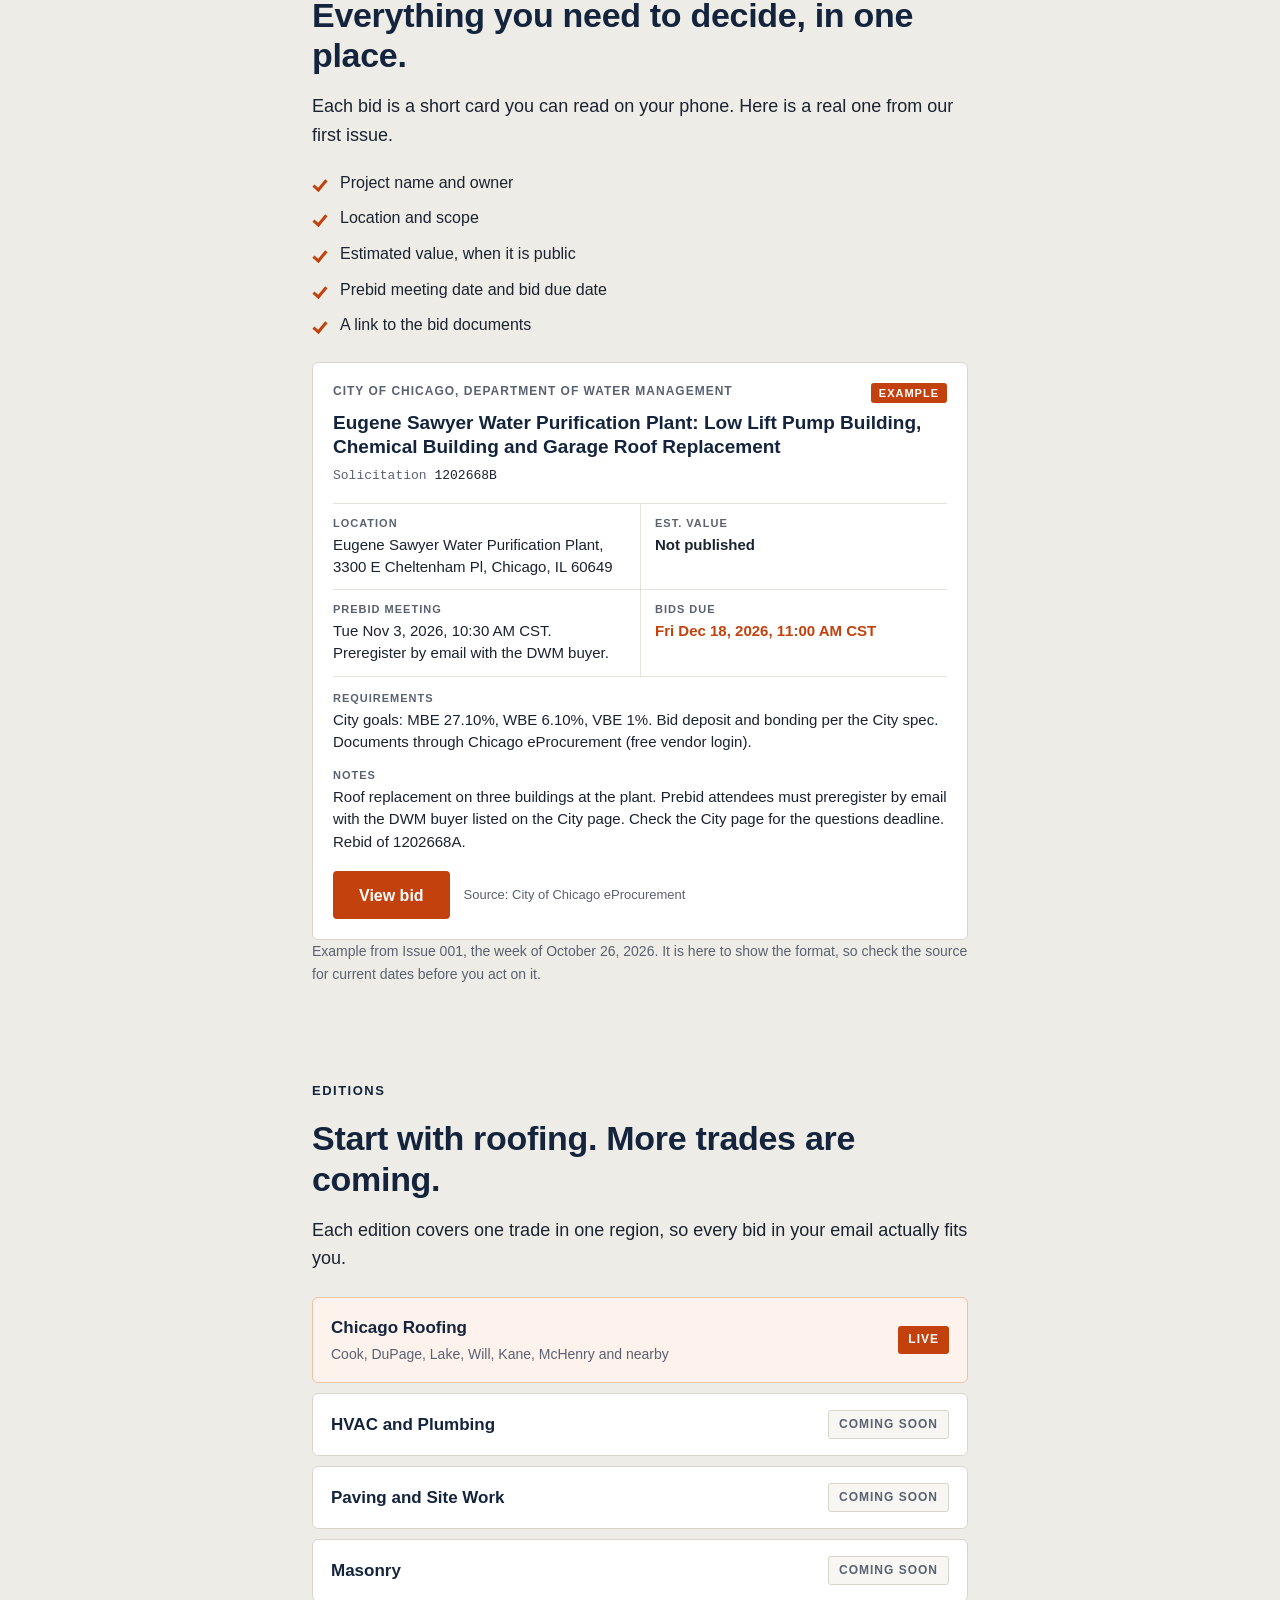
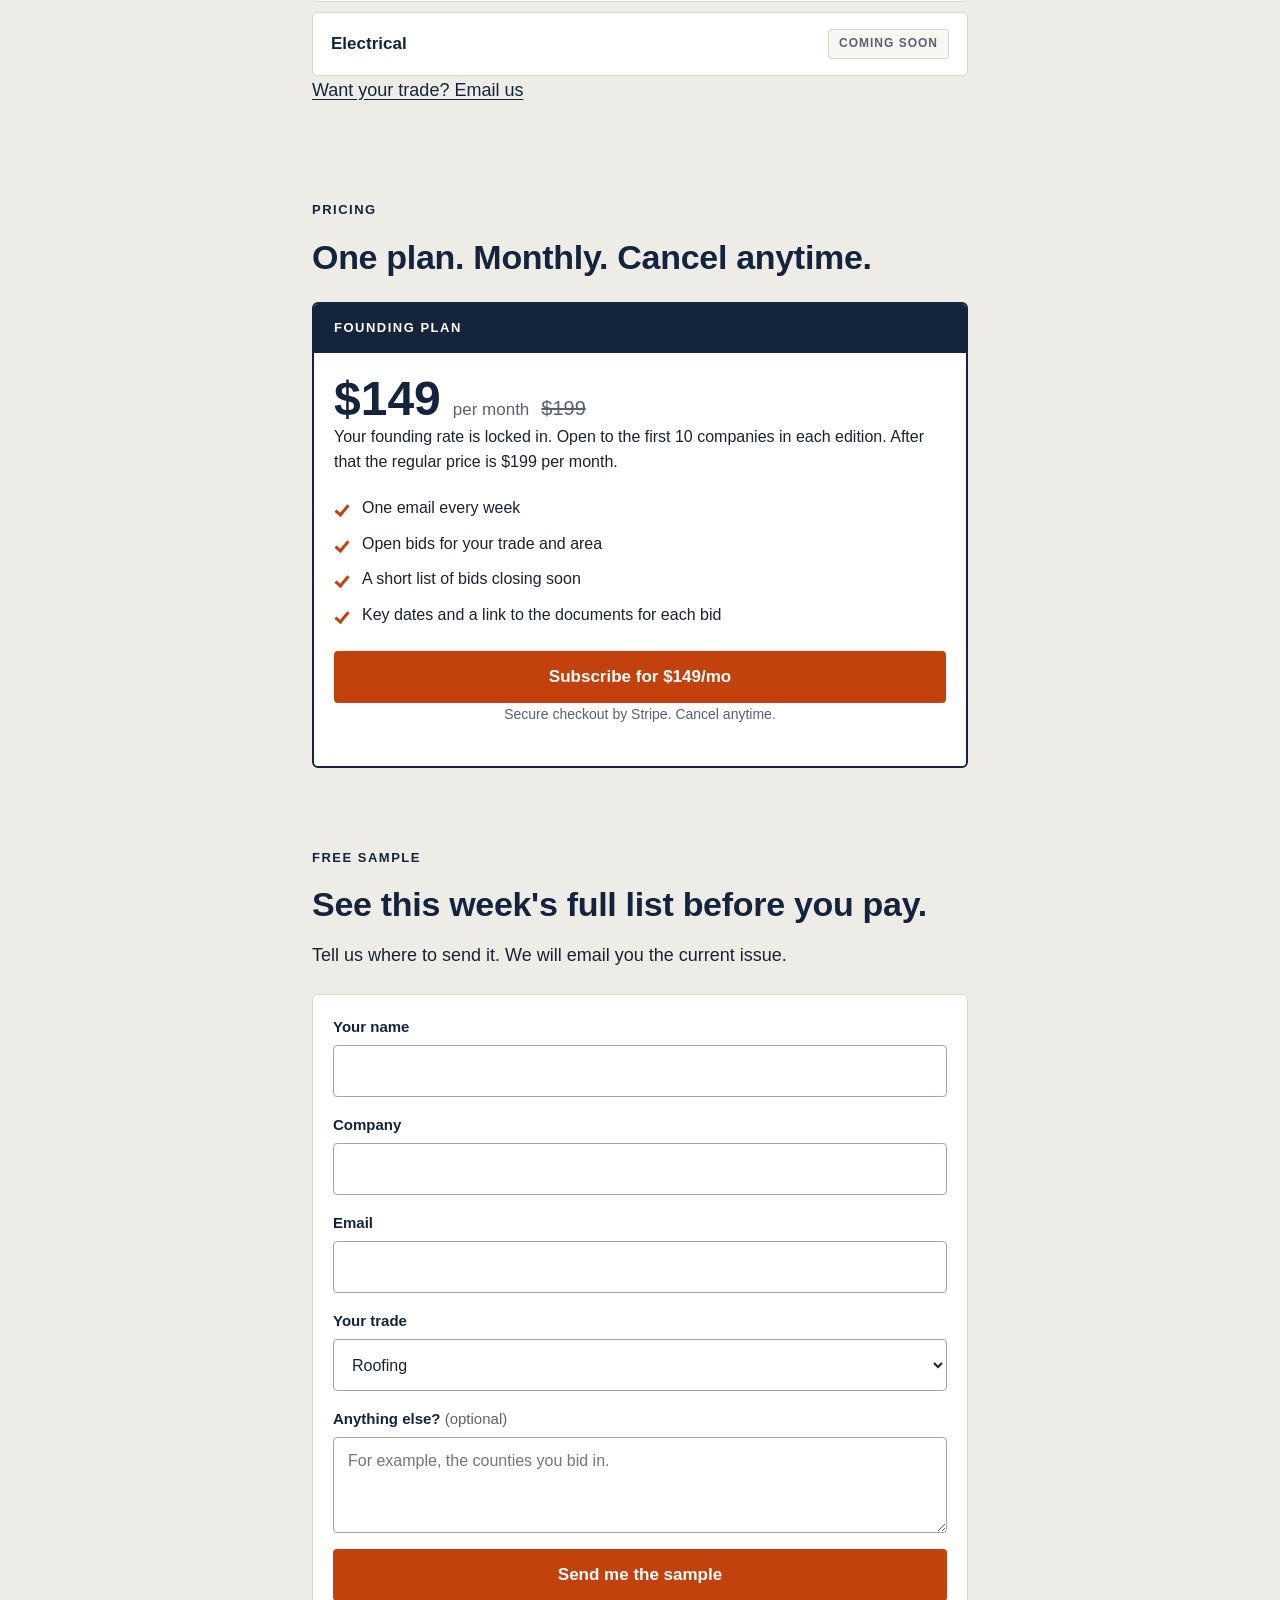
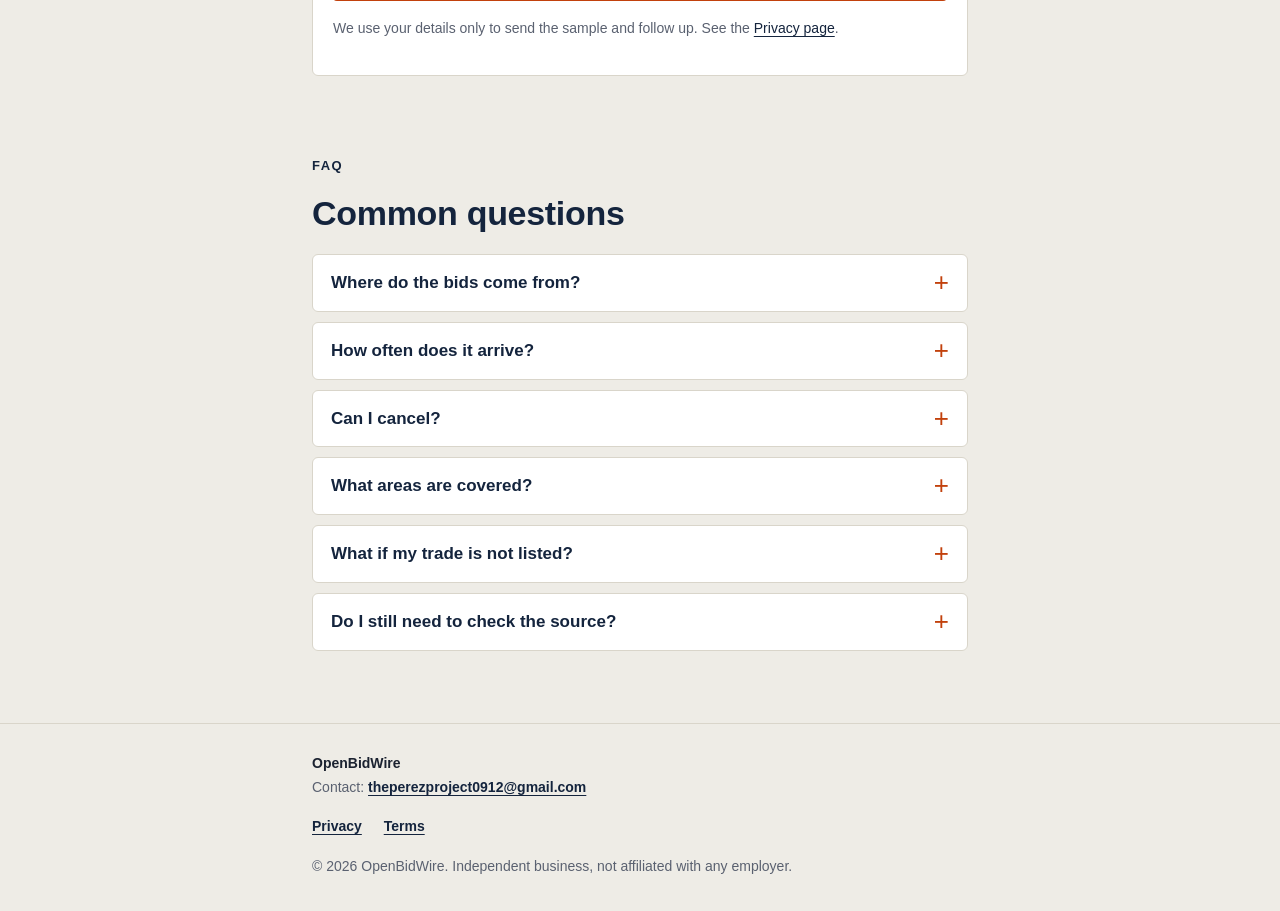
==== commit f2ac98a0: "Point edition request links at the sample form Co-Authored-By: Claude Sonnet 5.5 <noreply@anthropic." ====
--- a/index.html
+++ b/index.html
@@ -183,7 +183,7 @@
           <span class="status soon">Coming soon</span>
         </li>
       </ul>
-      <p class="editions-cta"><a href="mailto:theperezproject0912@gmail.com?subject=OpenBidWire%20edition%20request">Want your trade? Email us</a></p>
+      <p class="editions-cta"><a href="#sample">Want your trade? Email us</a></p>
     </div>
   </section>
 
@@ -220,7 +220,7 @@
       <h2>See this week's full list before you pay.</h2>
       <p>Tell us where to send it. We will email you the current issue.</p>
       <div class="card form-card">
-        <form id="sample-form" action="https://formspree.io/f/YOUR_FORM_ID" method="POST">
+        <form id="sample-form" action="https://formspree.io/f/mkjjzkvl" method="POST">
           <input type="hidden" name="request_type" value="free_sample">
           <input type="hidden" name="_subject" value="OpenBidWire free sample request">
           <div class="trap" aria-hidden="true">
@@ -285,7 +285,7 @@
         </details>
         <details>
           <summary>What if my trade is not listed?</summary>
-          <div class="answer"><p>Tell us. We are testing HVAC and Plumbing, Paving and Site Work, Masonry and Electrical next, and we add trades based on what contractors ask for. <a href="mailto:theperezproject0912@gmail.com?subject=OpenBidWire%20edition%20request">Email us</a> and say what you bid.</p></div>
+          <div class="answer"><p>Tell us. We are testing HVAC and Plumbing, Paving and Site Work, Masonry and Electrical next, and we add trades based on what contractors ask for. Use the <a href="#sample">form</a>, pick Other as your trade, and say what you bid in the message.</p></div>
         </details>
         <details>
           <summary>Do I still need to check the source?</summary>
--- a/styles.css
+++ b/styles.css
@@ -347,7 +347,7 @@
   font-size: 19px;
   line-height: 1.3;
 }
-.bid-id {
+.section .bid-id {
   margin: 6px 20px 0;
   color: var(--muted);
   font-family: var(--font-mono);
@@ -577,6 +577,20 @@
   padding: 10px 12px calc(10px + env(safe-area-inset-bottom));
   background: var(--navy);
   border-top: 3px solid var(--accent);
+}
+.js-sticky .sticky-cta {
+  transform: translateY(100%);
+  visibility: hidden;
+  transition: transform 0.2s ease, visibility 0s linear 0.2s;
+}
+.js-sticky .sticky-cta.visible {
+  transform: none;
+  visibility: visible;
+  transition: transform 0.2s ease;
+}
+@media (prefers-reduced-motion: reduce) {
+  .js-sticky .sticky-cta,
+  .js-sticky .sticky-cta.visible { transition: none; }
 }
 .sticky-cta .btn {
   flex: 1;
